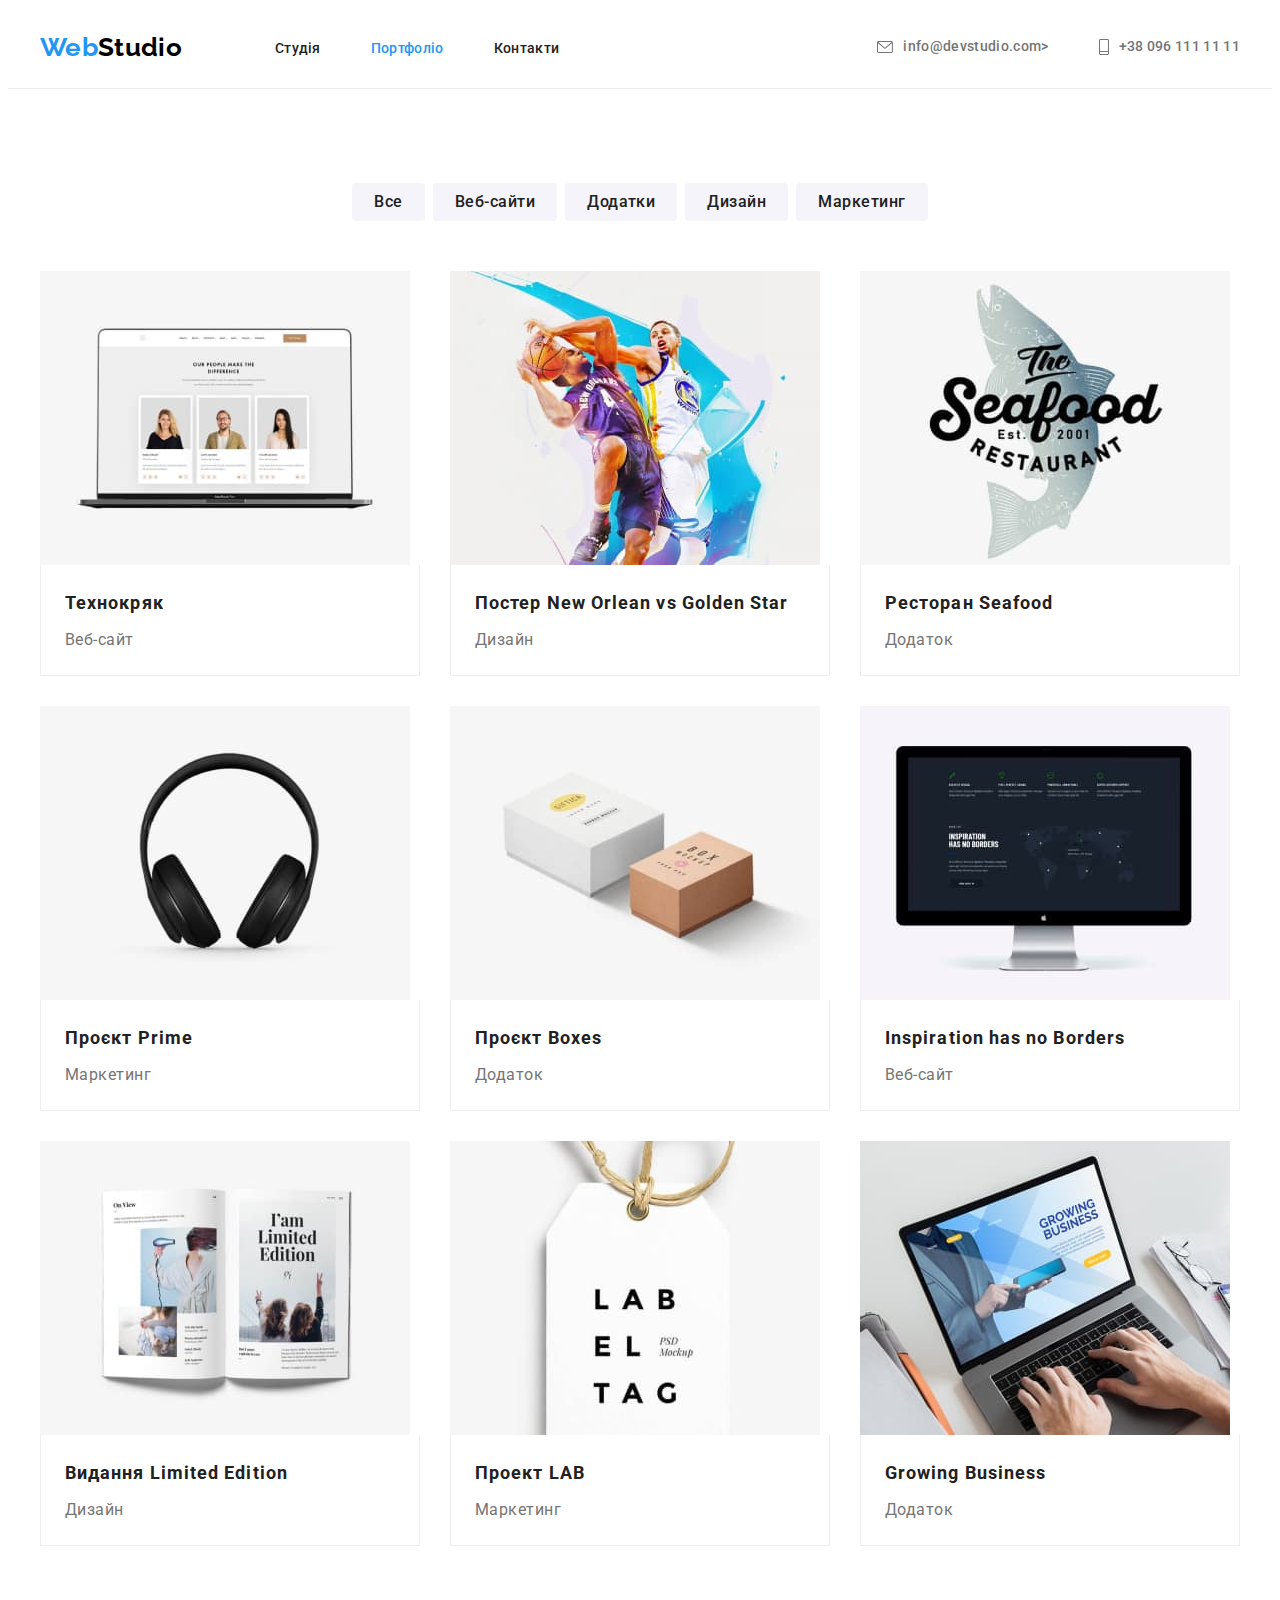
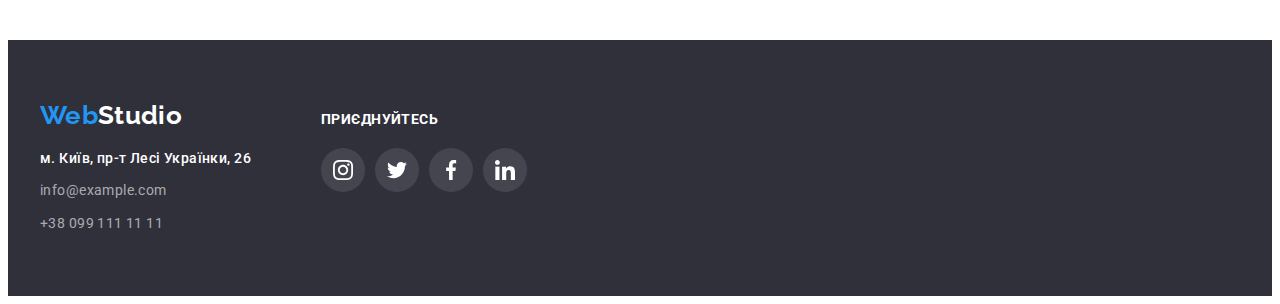
==== portfolio.html @ c6772ca4 "update" ====
<!DOCTYPE html>
<html lang="en">

<head>
    <meta charset="UTF-8">
    <meta http-equiv="X-UA-Compatible" content="IE=edge">
    <meta name="viewport" content="width=device-width, initial-scale=1.0">
    <title>Document</title>
    <link rel="stylesheet" href="https://cdnjs.cloudflare.com/ajax/libs/modern-normalize/1.1.0/modern-normalize.min.css"
        integrity="sha512-wpPYUAdjBVSE4KJnH1VR1HeZfpl1ub8YT/NKx4PuQ5NmX2tKuGu6U/JRp5y+Y8XG2tV+wKQpNHVUX03MfMFn9Q=="
        crossorigin="anonymous" referrerpolicy="no-referrer" />

    <link rel="stylesheet" href="./css/style.css">
    <link rel="preconnect" href="https://fonts.googleapis.com">
    <link rel="preconnect" href="https://fonts.gstatic.com" crossorigin>
    <link
        href="https://fonts.googleapis.com/css2?family=Raleway:wght@700&family=Roboto:wght@400;500;700;900&display=swap"
        rel="stylesheet">
</head>

<body>
    <header class="header">
        <div class="container header-container">
            <nav class="header-nav">
                <a href="" class="logo">Web<span class="header-logo">Studio</span> </a>
        
                <ul class="site-nav">
                    <li class="header-item"><a href="./index.html" class="link ">Студія</a></li>
                    <li class="header-item"><a href="./portfolio.html" class="link current">Портфоліо</a></li>
                    <li class="header-item"><a href="" class="link">Контакти</a></li>
        
                </ul>
            </nav>
            <ul class="auth-nav">
                <li><a href="mailto:info@devstudio.com" class="auth-link">
                        <svg class="auth-nav-icon" width="16" height="12">
                            <use href="./img/symbol-defs.svg#icon-envelope"></use>
                        </svg>
                        info@devstudio.com>
            
                    </a></li>
                <li><a href="tel:+380961111111" class="auth-link auth-tel">
                        <svg class="auth-nav-icon" width="10" height="16">
                            <use href="./img/symbol-defs.svg#icon-vector"></use>
                        </svg>
                        +38 096 111 11 11</a></li>
            
            </ul>
        </div>
        
       
    </header>

   
    <main>

    <section class="section">
        <div class="container">
            <h1 hidden>Portfolio</h1>
            <ul class="portfolio-button">
                <li class="button-item"><button type="button" class="text-button">Все</button></li>
                <li class="button-item"><button type="button" class="text-button">Веб-сайти</button></li>
                <li class="button-item"><button type="button" class="text-button">Додатки</button></li>
                <li class="button-item"><button type="button" class="text-button">Дизайн</button></li>
                <li class="button-item"><button type="button" class="text-button">Маркетинг</button></li>
            </ul>
            <ul class="portfolio-list">
                <li class="portfolio-item">
                    <a href="" class="portfolio-link">
                        <img src="./img/img-prt-1.jpg" alt="на макбуці зображено портфоліо трьох людей" width="370" height="294">
                        <div class="portfolio-item-container">
                            <h2 class="portfolio-title">Технокряк</h2>
                            <p class="portfolio-text">Веб-сайт</p>

                        </div>
                        
                    </a>
                </li>
                <li class="portfolio-item">
                    <a href="" class="portfolio-link">
                        <img src="./img/img-prt-2.jpg" alt="два баскетболісти з м'ячем" width="370" height="294">
                        <div class="portfolio-item-container">
                            <h2 class="portfolio-title">Постер New Orlean vs Golden Star</h2>
                            <p class="portfolio-text">Дизайн</p>

                        </div>
                       
                    </a>
                </li>
                <li class="portfolio-item">
                    <a href="" class="portfolio-link">
                        <img src="./img/img-prt-3.jpg" alt="логотип ресторану" width="370" height="294">
                        <div class="portfolio-item-container">
                            <h2 class="portfolio-title">Ресторан Seafood</h2>
                            <p class="portfolio-text">Додаток</p>
                        </div>
                    </a>
                </li>
                <li class="portfolio-item">
                    <a href="" class="portfolio-link">
                        <img src="./img/img-prt-4.jpg" alt="навушники" width="370" height="294">
                        <div class="portfolio-item-container">
                        <h2 class="portfolio-title">Проєкт Prime</h2>
                        <p class="portfolio-text">Маркетинг</p>
                        </div>
                        
                    </a>
                </li>
                <li class="portfolio-item">
                    <a href="" class="portfolio-link">
                        <img src="./img/img-prt-5.jpg" alt="дві коробки" width="370" height="294">
                        <div class="portfolio-item-container">
                        <h2 class="portfolio-title">Проєкт Boxes</h2>
                        <p class="portfolio-text">Додаток</p>
                        </div>
                        
                    </a>
                </li>
                <li class="portfolio-item">
                    <a href="" class="portfolio-link">
                        <img src="./img/img-prt-6.jpg" alt="монітор комп'ютера" width="370" height="294">
                        <div class="portfolio-item-container">
                        <h2 class="portfolio-title">Inspiration has no Borders</h2>
                        <p class="portfolio-text">Веб-сайт</p>
                        </div>
                        
                    </a>
                </li>
                <li class="portfolio-item">
                    <a href="" class="portfolio-link">
                        <img src="./img/img-prt-7.jpg" alt="розворот сторінок журналу" width="370" height="294">
                        <div class="portfolio-item-container">
                        <h2 class="portfolio-title">Видання Limited Edition</h2>
                        <p class="portfolio-text">Дизайн</p>
                        </div>
                        
                    </a>
                </li>
                <li class="portfolio-item">
                    <a href="" class="portfolio-link">
                        <img src="./img/img-prt-8.jpg" alt="етикетка з назвою проекту" width="370" height="294">
                        <div class="portfolio-item-container">
                        <h2 class="portfolio-title">Проект LAB</h2>
                        <p class="portfolio-text">Маркетинг</p>
                        </div>
                        
                    </a>
                </li>
                <li class="portfolio-item">
                    <a href="" class="portfolio-link">
                        <img src="./img/img-prt-9.jpg" alt="друкують на ноутбуці" width="370" height="294">
                        <div class="portfolio-item-container">
                        <h2 class="portfolio-title">Growing Business</h2>
                        <p class="portfolio-text">Додаток</p>
                        </div>
                       
                    </a>
                </li>
            </ul>

        </div>
       

    </section>
  
    </main>
    <footer class="footer">
        <div class="container footer-container">
            <div class="footer-address">
                <a href="" class="logo logo-footer">Web<span class="footer-logo">Studio</span> </a>
                <address class="footer-adrs">
                    <ul>
                        <li class="footer-item"><a href="https://goo.gl/maps/gUoSjLZ9ERS9RMpM6" target="blank"
                                rel="noopener noreferrer nofollow" class="address link">м. Київ, пр-т Лесі Українки, 26</a></li>
                        <li class="footer-item"><a href="mailto:info@example.com" class="link-footer">info@example.com</a></li>
                        <li class="footer-item"><a href="tel:+380991111111" class="link-footer">+38 099 111 11 11</a></li>
        
                    </ul>
                </address>
        
            </div>
        
            <div class="footer-social">
        
                <p class="footer-title">
                    ПРИЄДНУЙТЕСЬ
        
                </p>
        
                <ul class="footer-soc list">
                    <li class="footer-soc-item">
                        <a href="" class="footer-soc-link">
                            <svg class="footer-soc-icon" width="20" height="20">
                                <use href="./img/symbol-defs.svg#icon-instagram"></use>
                            </svg>
        
                        </a>
                    </li>
                    <li class="footer-soc-item">
                        <a href="" class="footer-soc-link">
                            <svg class="footer-soc-icon" width="20" height="20">
                                <use href="./img/symbol-defs.svg#icon-twitter"></use>
                            </svg>
        
                        </a>
                    </li>
                    <li class="footer-soc-item">
                        <a href="" class="footer-soc-link">
                            <svg class="footer-soc-icon" width="20" height="20">
                                <use href="./img/symbol-defs.svg#icon-facebook"></use>
                            </svg>
        
                        </a>
                    </li>
                    <li class="footer-soc-item">
                        <a href="" class="footer-soc-link">
                            <svg class="footer-soc-icon" width="20" height="20">
                                <use href="./img/symbol-defs.svg#icon-linkedin"></use>
                            </svg>
        
                        </a>
                    </li>
        
                </ul>
            </div>
        
        </div>
       
    
    
    
    
    </footer>
    
    
    
    
    </body>
    
    </html>
---- css/style.css ----
:root{
        --primary-text-color: #757575;
        --title-color: #212121;
        --accent-color: #2196F3;
        --bg-white-color: #F5F5F5;
        --primary-white-color: #FFFFFF;
        --hero-footer-bg-color: #2F303A;
        --team-bg-color: #F5F4FA;
        --button-bg-color: #188CE8;
        --footer-mail-tel-color: rgba(255, 255, 255, 0.6);
        --bg-bt-portfolio: #F5F4FA;
        --border-bottom-color: #ECECEC;
        --team-icon: #AFB1B8;


}
p, h1, h2, h3, h4, h5, h6{
        margin: 0;
}
ul, ol{
        margin: 0;
        padding-left: 0;
}


li {
        list-style: none;
}

body {
        background-color: var(--primary-white-color);
        font-family: Roboto, sans-serif;
        letter-spacing: 0.02em;

        
}

a{
        text-decoration: none;
}

img{
        display: block;
        max-width: 100%;
        height: auto;
}
/* стилі для index.html */

.section{
        padding-top: 94px;
        padding-bottom: 94px;
}


.container{
width: 1200px;
margin-left: auto;
margin-right: auto;
padding-left: 15px;
padding-right: 15px;
}

/* ------------HEADER----------- */

.header{
        padding-top: 24px;
        padding-bottom: 25px;
        border-bottom: 1px solid var(--border-bottom-color);
        
 
}
.header-container{
        display: flex;
        align-items: center;
       
}
.header-nav{
        display: flex;
        align-items: center;
}
.site-nav{
        display: flex;
}
.auth-nav{
        display: flex;
        margin-left: auto;
        align-items: center;
        
}
.auth-tel{
        margin-left: 50px;
}
.header-item:not(:last-child) {
        margin-right: 50px;
}
.logo{
        margin-right: 93px;
}



/* logo */


.logo {
        font-weight: 700;
        font-size: 26px;
        line-height: 1.19;
       
        
      
        color: var(--accent-color);
        font-family: Raleway, cursive;
}

.header-logo {
        color: #000000;
        font-family: Raleway, cursive;
        
}


/* site nav */


.link 
{
        font-weight: 500;
        font-size: 14px;
        line-height: 1.14;
        color: var(--title-color);
        display: inline-block;
        background-color: transparent;
        
      
}
.current {
        color: var(--accent-color);
}


/* auth nav */
.auth-link{
        font-weight: 500;
        font-size: 14px;
        line-height: 1.14;
        color: var(--primary-text-color);
        display: flex;
        align-items: center;
        justify-content: center;
        
        
} 



.auth-link:hover, .auth-link:focus{
        color: var(--accent-color);
}

.auth-nav-icon{
        display: flex;
        align-items: center;
        margin-right: 10px;
        fill: currentColor;
}
.link:hover, .link:focus{
        color: var(--accent-color);
}




/* hero */
.hero{
        background-color: var(--hero-footer-bg-color);
        text-align: center;

        padding-top: 200px;
        padding-bottom: 200px;
        margin-right: auto;
        margin-left: auto;
        
        height: 600px;
        

}
.hero{
        max-width: 1600px;
        background-image: linear-gradient(
                rgba(47, 48, 58, 0.4),
                rgba(47, 48, 58, 0.4)
                ),
        url(../img/hero-bg.jpg);
        background-repeat: no-repeat;
        background-position: center;
        background-size: cover;
}



.hero-title{
        max-width: 696px;
        font-weight: 900;
        font-size: 44px;
        line-height: 1.36;
       
        letter-spacing: 0.06em;
        margin-bottom: 30px;
        margin-right: auto;
        margin-left: auto;

        
       
        color: var(--primary-white-color);
}

.hero-btn{
       
        color: var(--primary-white-color);
        background-color: var(--accent-color);
        cursor: pointer;
        font-family: 'Roboto';
        font-weight: 700;
        font-size: 16px;
        line-height: 1.87;
        letter-spacing: 0.06em;
        border: 1px solid transparent;
        border-radius: 4px;
        box-shadow: 0px 4px 4px rgba(0, 0, 0, 0.15);
        
        padding: 10px 32px;
        display: inline-block;
        min-width: 200px;
        border: none;

}
        

.hero-btn:hover, .hero-btn:focus{
        background-color: var(--button-bg-color);
}




/* advantages */


.advantages-list{
        display: flex;
}

.advantages-item:not(:last-child){
        margin-right: 30px;

}



.advantages .activity{
        background-color: var(--bg-white-color);

}
.advantages-title{
        font-weight: 700;
        font-size: 14px;
        line-height: 1.14;
      
        color: var(--title-color);
        margin-bottom: 10px;
}
.advantages-text{
       
        font-size: 14px;
        line-height: 1.71;
        color: var(--primary-text-color);
        max-width: 270px;
        
}
.advantages-item::before{
        content: "";
        display: block;
        height: 120px;
        background-size: contain;
        margin-bottom: 30px;
       
        background: var(--team-bg-color);
        border-radius: 4px;
        
}
.icon-antenna::before{
        background-image: url(../img/antenna.svg);
        background-repeat: no-repeat;
        background-position: center;
}
.icon-clock::before{
        background-image: url(../img/clock.svg);
        background-repeat: no-repeat;
        background-position: center;
}
.icon-diagram::before{
        background-image: url(../img/diagram.svg);
        background-repeat: no-repeat;
        background-position: center;
}
.icon-astronaut::before{
        background-image: url(../img/astronaut.svg);
        background-repeat: no-repeat;
        background-position: center;

}
/* title */


.activity-list{
        display: flex;
        column-gap: 30px;
        
}
.activity-item{
        width: calc((100% - 60px) / 3);
}
.activity{
        padding-top: 0;
}
.title{
        font-weight: 700;
        font-size: 36px;
        line-height: 1.16;
        color: var(--title-color);
        max-width: 366px;
        margin-right: auto;
        margin-left: auto;
        margin-bottom: 50px;
}

/* team */
.team{
        background-color: var(--team-bg-color);
        
}
.team-title{
        font-weight: 500;
        font-size: 16px;
        line-height: 1.18;
        text-align: center;
        letter-spacing: 0.03em;
        color: var(--title-color);
        min-width: 264px;
        margin-right: 0;
        
        
   
        
        
}
        
.team-list{
        display: flex;
        column-gap: 30px;
}
.team-item{
        background-color: #FFFFFF;
        box-shadow: 0px 1px 3px rgba(0, 0, 0, 0.12), 0px 1px 1px rgba(0, 0, 0, 0.14), 0px 2px 1px rgba(0, 0, 0, 0.2);
        border-radius: 0px 0px 4px 4px;
        width: calc((100% - 90px) / 4);

       
}

.team-text{
        
        font-size: 16px;
        line-height: 1.18;
        text-align: center;
        letter-spacing: 0.03em;
        color: var(--primary-text-color);
        margin-top: 10px;
        margin-bottom: 16px;
       
       
}
.team-title-text{
        padding-top: 30px;
        padding-bottom: 30px;
        
}
.team-soc{
        display: flex;
        justify-content: center;
        gap: 10px;
        
}


.team-soc-link{
        width: 44px;
        height: 44px;
        border-radius: 50%;
        background-color: var(--primary-white-color);

        display: flex;
        align-items: center;
        justify-content: center;
        


}
.team-soc-link:hover, .team-soc-link:focus{
        background-color: var(--accent-color);

}
.team-soc-link:hover .team-soc-icon, .team-soc-link:focus .team-soc-icon  {
        fill: var(--primary-white-color);
}
.team-soc-icon{
        fill: var(--team-icon) ;
}

/* customers */

.customers-title{
        font-weight: 700;
        font-size: 36px;
        line-height: 1.16;
        text-align: center;
        letter-spacing: 0.03em;
        color: var(--title-color);
        margin-bottom: 50px;
}




.customers-link{
        width: 170px;
        height: 92px;
        display: flex;
        justify-content: center;
        align-items: center;
        

        border: 1px solid #AFB1B8;
        border-radius: 4px;
        color: #AFB1B8;
        
}
.customers-icon {
        fill: currentColor

}
.customers-link:hover, .customers-link:focus{
        color: var(--accent-color);
        border: 1px solid var(--accent-color);
        

}

.customers-list{
        display: flex;
        justify-content: center;
        gap: 30px;
}



/* footer */
.footer{
        font-family: Roboto;

        background-color: var(--hero-footer-bg-color);
        padding-top: 60px;
        padding-bottom: 60px;
        
        
}


.footer-logo{
        color: var(--primary-white-color);
       

}
.logo-footer{
        margin-right: 0;
        
}

.footer-adrs{
        font-size: 14px;
        line-height: 1.71;
        letter-spacing: 0.03em;
        font-style: normal;
}

.footer-item:not(:last-child) {
        margin-bottom: 9px;

}

.address{

        color: var(--primary-white-color);
        margin-top: 20px;
        
        
}
.address:hover, .address:focus{
        color: var(--accent-color);
}
.link-footer{
       
        color: var(--footer-mail-tel-color);
        margin-top: 9px;
        
        
        

}

.link-footer:hover, .link-footer:focus{
        color: var(--accent-color);

}
.footer-container{
        display: flex;
        align-items: baseline;
}
.footer-address{
        margin-right: 70px;
}

.footer-soc-link{
        display: flex;
        justify-content: center;
        align-items: center;
        width: 44px;
        height: 44px;
        border-radius: 50%;
        background-color: rgba(255, 255, 255, 0.1);

       
        
        
        
}
.footer-soc-icon{
        fill: var(--primary-white-color)
}
.footer-soc-link:hover,
.footer-soc-link:focus {
        background-color: var(--accent-color);

}
.footer-soc{
        display: flex;
        justify-content: center;
        gap: 10px;
}
.footer-title{
        
        
        font-family: 'Roboto';
        font-style: normal;
        font-weight: 700;
        font-size: 14px;
        line-height: 1.14;
        letter-spacing: 0.03em;
        text-transform: uppercase;
        color: var(--primary-white-color);
        margin-bottom: 20px;
        
}
/* стилі для portfolio.html */

/* portfolio button*/


.text-button{

        font-family: 'Roboto';
        font-style: normal;
        font-weight: 500;
        font-size: 16px;
        line-height: 1.62;
        letter-spacing: 0.03em;
        color: var(--title-color);

        background: var(--bg-bt-portfolio);
        border-radius: 4px;
        border-width: 0;
        cursor: pointer;
        padding: 6px 22px;




      
}
.portfolio-button{
        display: flex;
        align-items: center;
        justify-content: center;
        margin-bottom: 50px;
        border: transparent;
        
}
.button-item:not(:last-child) {
        margin-right: 8px;
}





.text-button:hover, .text-button:focus{
        color: var(--primary-white-color);
        background-color: var(--accent-color);
        box-shadow: 0px 3px 1px rgba(0, 0, 0, 0.1), 0px 1px 2px rgba(0, 0, 0, 0.08), 0px 2px 2px rgba(0, 0, 0, 0.12);
        border-radius: 4px;
}

/* portfolio  */

.portfolio-item{
background: var(--primary-white-color);
       



}
.portfolio-list{
        display: flex;
        flex-wrap: wrap;
        gap: 30px;
        padding: 0;

}
.portfolio-item{
        width: calc((100% - 60px) / 3);
      
}
.portfolio-link{
        display: block;
}
.portfolio-link:hover, .portfolio-link:focus{
        
        box-shadow: 0px 1px 1px rgba(0, 0, 0, 0.12), 0px 4px 4px rgba(0, 0, 0, 0.06), 1px 4px 6px rgba(0, 0, 0, 0.16);
        }


        



.portfolio-title{
        font-weight: 700;
        font-size: 18px;
        line-height: 2;
        letter-spacing: 0.06em;
        color: var(--title-color);
        margin-bottom: 4px;
       
        


}

        
       

.portfolio-text{
        font-size: 16px;
        line-height: 1.87;
        letter-spacing: 0.03em;
        color: var(--primary-text-color);
       
      
        
        
}



.portfolio-item-container{
        border-right: 1px solid #EEEEEE;
        border-left: 1px solid #EEEEEE;
        border-bottom: 1px solid #EEEEEE;
        padding: 20px 24px;
        
}
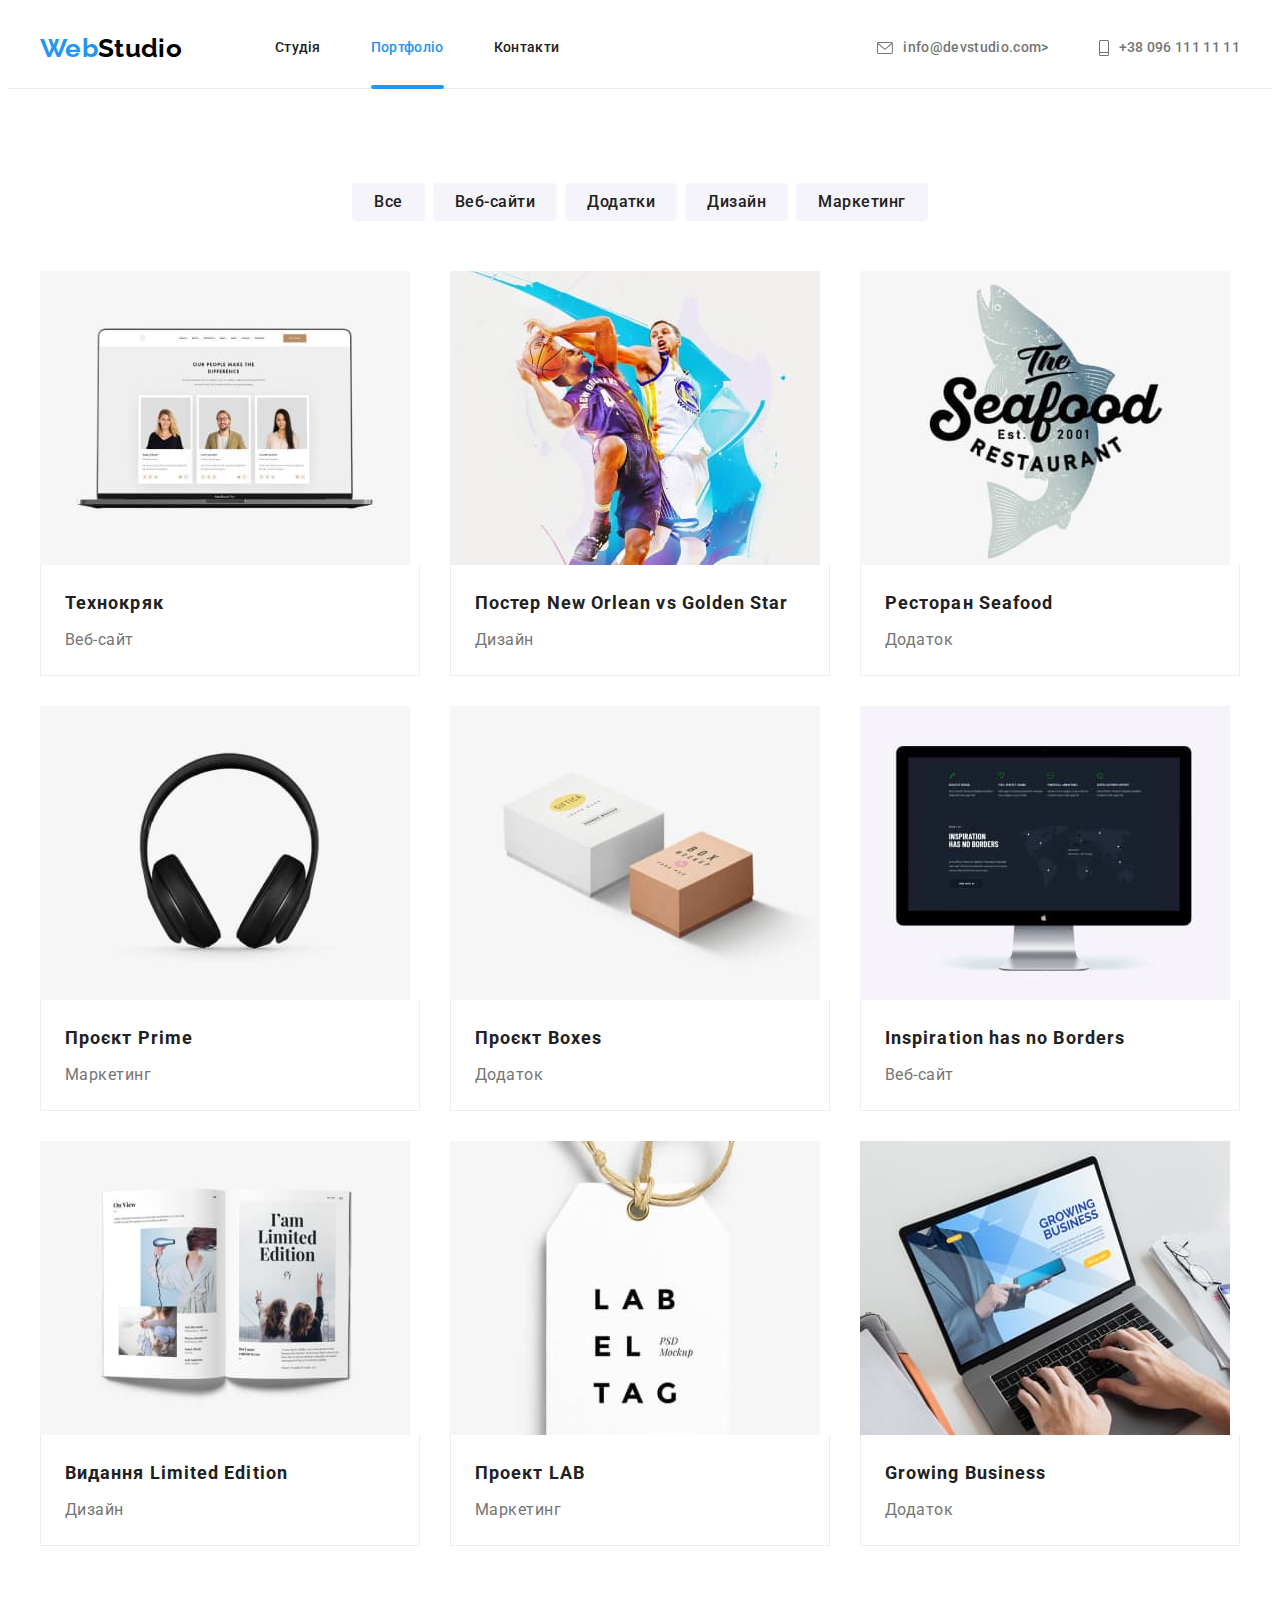
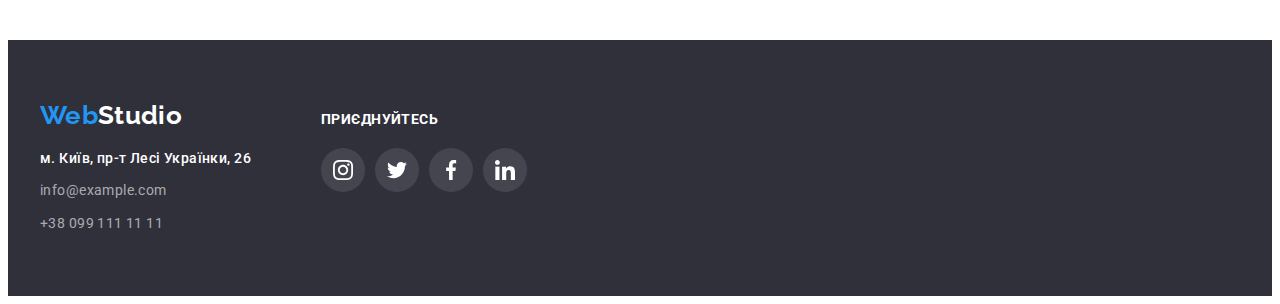
==== commit eea2c828: "updated" ====
--- a/portfolio.html
+++ b/portfolio.html
@@ -23,146 +23,233 @@
         <div class="container header-container">
             <nav class="header-nav">
                 <a href="" class="logo">Web<span class="header-logo">Studio</span> </a>
-        
+
                 <ul class="site-nav">
-                    <li class="header-item"><a href="./index.html" class="link ">Студія</a></li>
-                    <li class="header-item"><a href="./portfolio.html" class="link current">Портфоліо</a></li>
-                    <li class="header-item"><a href="" class="link">Контакти</a></li>
-        
+                    <li class="header-item"><a href="./index.html" class="link site-nav-link">Студія</a></li>
+                    <li class="header-item"><a href="./portfolio.html" class="link current site-nav-link">Портфоліо</a></li>
+                    <li class="header-item"><a href="" class="link site-nav-link">Контакти</a></li>
+
                 </ul>
             </nav>
             <ul class="auth-nav">
                 <li><a href="mailto:info@devstudio.com" class="auth-link">
                         <svg class="auth-nav-icon" width="16" height="12">
-                            <use href="./img/symbol-defs.svg#icon-envelope"></use>
+                            <use href="./img/icons.svg#icon-envelope"></use>
                         </svg>
                         info@devstudio.com>
-            
+
                     </a></li>
                 <li><a href="tel:+380961111111" class="auth-link auth-tel">
                         <svg class="auth-nav-icon" width="10" height="16">
-                            <use href="./img/symbol-defs.svg#icon-vector"></use>
+                            <use href="./img/icons.svg#icon-vector"></use>
                         </svg>
                         +38 096 111 11 11</a></li>
-            
+
             </ul>
         </div>
-        
-       
+
+
     </header>
 
-   
+
     <main>
 
-    <section class="section">
-        <div class="container">
-            <h1 hidden>Portfolio</h1>
-            <ul class="portfolio-button">
-                <li class="button-item"><button type="button" class="text-button">Все</button></li>
-                <li class="button-item"><button type="button" class="text-button">Веб-сайти</button></li>
-                <li class="button-item"><button type="button" class="text-button">Додатки</button></li>
-                <li class="button-item"><button type="button" class="text-button">Дизайн</button></li>
-                <li class="button-item"><button type="button" class="text-button">Маркетинг</button></li>
-            </ul>
-            <ul class="portfolio-list">
-                <li class="portfolio-item">
-                    <a href="" class="portfolio-link">
-                        <img src="./img/img-prt-1.jpg" alt="на макбуці зображено портфоліо трьох людей" width="370" height="294">
-                        <div class="portfolio-item-container">
-                            <h2 class="portfolio-title">Технокряк</h2>
-                            <p class="portfolio-text">Веб-сайт</p>
-
-                        </div>
-                        
-                    </a>
-                </li>
-                <li class="portfolio-item">
-                    <a href="" class="portfolio-link">
-                        <img src="./img/img-prt-2.jpg" alt="два баскетболісти з м'ячем" width="370" height="294">
-                        <div class="portfolio-item-container">
-                            <h2 class="portfolio-title">Постер New Orlean vs Golden Star</h2>
-                            <p class="portfolio-text">Дизайн</p>
-
-                        </div>
-                       
-                    </a>
-                </li>
-                <li class="portfolio-item">
-                    <a href="" class="portfolio-link">
-                        <img src="./img/img-prt-3.jpg" alt="логотип ресторану" width="370" height="294">
-                        <div class="portfolio-item-container">
-                            <h2 class="portfolio-title">Ресторан Seafood</h2>
-                            <p class="portfolio-text">Додаток</p>
-                        </div>
-                    </a>
-                </li>
-                <li class="portfolio-item">
-                    <a href="" class="portfolio-link">
-                        <img src="./img/img-prt-4.jpg" alt="навушники" width="370" height="294">
-                        <div class="portfolio-item-container">
-                        <h2 class="portfolio-title">Проєкт Prime</h2>
-                        <p class="portfolio-text">Маркетинг</p>
-                        </div>
-                        
-                    </a>
-                </li>
-                <li class="portfolio-item">
-                    <a href="" class="portfolio-link">
-                        <img src="./img/img-prt-5.jpg" alt="дві коробки" width="370" height="294">
-                        <div class="portfolio-item-container">
-                        <h2 class="portfolio-title">Проєкт Boxes</h2>
-                        <p class="portfolio-text">Додаток</p>
-                        </div>
-                        
-                    </a>
-                </li>
-                <li class="portfolio-item">
-                    <a href="" class="portfolio-link">
-                        <img src="./img/img-prt-6.jpg" alt="монітор комп'ютера" width="370" height="294">
-                        <div class="portfolio-item-container">
-                        <h2 class="portfolio-title">Inspiration has no Borders</h2>
-                        <p class="portfolio-text">Веб-сайт</p>
-                        </div>
-                        
-                    </a>
-                </li>
-                <li class="portfolio-item">
-                    <a href="" class="portfolio-link">
-                        <img src="./img/img-prt-7.jpg" alt="розворот сторінок журналу" width="370" height="294">
-                        <div class="portfolio-item-container">
-                        <h2 class="portfolio-title">Видання Limited Edition</h2>
-                        <p class="portfolio-text">Дизайн</p>
-                        </div>
-                        
-                    </a>
-                </li>
-                <li class="portfolio-item">
-                    <a href="" class="portfolio-link">
-                        <img src="./img/img-prt-8.jpg" alt="етикетка з назвою проекту" width="370" height="294">
-                        <div class="portfolio-item-container">
-                        <h2 class="portfolio-title">Проект LAB</h2>
-                        <p class="portfolio-text">Маркетинг</p>
-                        </div>
-                        
-                    </a>
-                </li>
-                <li class="portfolio-item">
-                    <a href="" class="portfolio-link">
-                        <img src="./img/img-prt-9.jpg" alt="друкують на ноутбуці" width="370" height="294">
-                        <div class="portfolio-item-container">
-                        <h2 class="portfolio-title">Growing Business</h2>
-                        <p class="portfolio-text">Додаток</p>
-                        </div>
-                       
-                    </a>
-                </li>
-            </ul>
-
-        </div>
-       
-
-    </section>
-  
+        <section class="section">
+            <div class="container">
+                <h1 hidden>Portfolio</h1>
+                <ul class="portfolio-button">
+                    <li class="button-item"><button type="button" class="text-button">Все</button></li>
+                    <li class="button-item"><button type="button" class="text-button">Веб-сайти</button></li>
+                    <li class="button-item"><button type="button" class="text-button">Додатки</button></li>
+                    <li class="button-item"><button type="button" class="text-button">Дизайн</button></li>
+                    <li class="button-item"><button type="button" class="text-button">Маркетинг</button></li>
+                </ul>
+                <ul class="portfolio-list">
+                    <li class="portfolio-item">
+                        <a href="" class="portfolio-link">
+                            <div class="portfolio-top-wrap">
+                                <img src="./img/img-prt-1.jpg" alt="на макбуці зображено портфоліо трьох людей"
+                                    width="370" height="294">
+                                <p class="portfolio-top-text">
+
+                                    Ресурс пропонує комплексні пропозиції з різним рівнем функціоналу та сервісів. Все
+                                    це дозволить відвідувачу отримати
+                                    вичерпні відомості про компанію чи приватну особу.
+                                </p>
+
+                            </div>
+
+
+
+                            <div class="portfolio-item-container">
+                                <h2 class="portfolio-title">Технокряк</h2>
+                                <p class="portfolio-text">Веб-сайт</p>
+
+                            </div>
+
+                        </a>
+                    </li>
+                    <li class="portfolio-item">
+                        <a href="" class="portfolio-link">
+                            <div class="portfolio-top-wrap">
+
+                                <img src="./img/img-prt-2.jpg" alt="два баскетболісти з м'ячем" width="370"
+                                    height="294">
+                                <p class="portfolio-top-text">
+
+                                    Ресурс пропонує комплексні пропозиції з різним рівнем функціоналу та сервісів. Все
+                                    це дозволить відвідувачу отримати
+                                    вичерпні відомості про компанію чи приватну особу.
+                                </p>
+
+                            </div>
+                            <div class="portfolio-item-container">
+                                <h2 class="portfolio-title">Постер New Orlean vs Golden Star</h2>
+                                <p class="portfolio-text">Дизайн</p>
+
+                            </div>
+
+                        </a>
+                    </li>
+                    <li class="portfolio-item">
+                        <a href="" class="portfolio-link">
+                            <div class="portfolio-top-wrap">
+                                <img src="./img/img-prt-3.jpg" alt="логотип ресторану" width="370" height="294">
+                                <p class="portfolio-top-text">
+
+                                    Ресурс пропонує комплексні пропозиції з різним рівнем функціоналу та сервісів. Все
+                                    це дозволить відвідувачу отримати
+                                    вичерпні відомості про компанію чи приватну особу.
+                                </p>
+
+                            </div>
+                            <div class="portfolio-item-container">
+                                <h2 class="portfolio-title">Ресторан Seafood</h2>
+                                <p class="portfolio-text">Додаток</p>
+                            </div>
+                        </a>
+                    </li>
+                    <li class="portfolio-item">
+                        <a href="" class="portfolio-link">
+                            <div class="portfolio-top-wrap">
+                                <img src="./img/img-prt-4.jpg" alt="навушники" width="370" height="294">
+                                <p class="portfolio-top-text">
+
+                                    Ресурс пропонує комплексні пропозиції з різним рівнем функціоналу та сервісів. Все
+                                    це дозволить відвідувачу отримати
+                                    вичерпні відомості про компанію чи приватну особу.
+                                </p>
+
+                            </div>
+                            <div class="portfolio-item-container">
+                                <h2 class="portfolio-title">Проєкт Prime</h2>
+                                <p class="portfolio-text">Маркетинг</p>
+                            </div>
+
+                        </a>
+                    </li>
+                    <li class="portfolio-item">
+                        <a href="" class="portfolio-link">
+                            <div class="portfolio-top-wrap">
+                                <img src="./img/img-prt-5.jpg" alt="дві коробки" width="370" height="294">
+                                <p class="portfolio-top-text">
+
+                                    Ресурс пропонує комплексні пропозиції з різним рівнем функціоналу та сервісів. Все
+                                    це дозволить відвідувачу отримати
+                                    вичерпні відомості про компанію чи приватну особу.
+                                </p>
+
+                            </div>
+                            <div class="portfolio-item-container">
+                                <h2 class="portfolio-title">Проєкт Boxes</h2>
+                                <p class="portfolio-text">Додаток</p>
+                            </div>
+
+                        </a>
+                    </li>
+                    <li class="portfolio-item">
+                        <a href="" class="portfolio-link">
+                            <div class="portfolio-top-wrap">
+                                <img src="./img/img-prt-6.jpg" alt="монітор комп'ютера" width="370" height="294">
+                                <p class="portfolio-top-text">
+
+                                    Ресурс пропонує комплексні пропозиції з різним рівнем функціоналу та сервісів. Все
+                                    це дозволить відвідувачу отримати
+                                    вичерпні відомості про компанію чи приватну особу.
+                                </p>
+
+                            </div>
+                            <div class="portfolio-item-container">
+                                <h2 class="portfolio-title">Inspiration has no Borders</h2>
+                                <p class="portfolio-text">Веб-сайт</p>
+                            </div>
+
+                        </a>
+                    </li>
+                    <li class="portfolio-item">
+                        <a href="" class="portfolio-link">
+                            <div class="portfolio-top-wrap">
+                                <img src="./img/img-prt-7.jpg" alt="розворот сторінок журналу" width="370" height="294">
+                                <p class="portfolio-top-text">
+
+                                    Ресурс пропонує комплексні пропозиції з різним рівнем функціоналу та сервісів. Все
+                                    це дозволить відвідувачу отримати
+                                    вичерпні відомості про компанію чи приватну особу.
+                                </p>
+
+                            </div>
+                            <div class="portfolio-item-container">
+                                <h2 class="portfolio-title">Видання Limited Edition</h2>
+                                <p class="portfolio-text">Дизайн</p>
+                            </div>
+
+                        </a>
+                    </li>
+                    <li class="portfolio-item">
+                        <a href="" class="portfolio-link">
+                            <div class="portfolio-top-wrap">
+                                <img src="./img/img-prt-8.jpg" alt="етикетка з назвою проекту" width="370" height="294">
+                                <p class="portfolio-top-text">
+
+                                    Ресурс пропонує комплексні пропозиції з різним рівнем функціоналу та сервісів. Все
+                                    це дозволить відвідувачу отримати
+                                    вичерпні відомості про компанію чи приватну особу.
+                                </p>
+
+                            </div>
+                            <div class="portfolio-item-container">
+                                <h2 class="portfolio-title">Проект LAB</h2>
+                                <p class="portfolio-text">Маркетинг</p>
+                            </div>
+
+                        </a>
+                    </li>
+                    <li class="portfolio-item">
+                        <a href="" class="portfolio-link">
+                            <div class="portfolio-top-wrap">
+                                <img src="./img/img-prt-9.jpg" alt="друкують на ноутбуці" width="370" height="294">
+                                <p class="portfolio-top-text">
+
+                                    Ресурс пропонує комплексні пропозиції з різним рівнем функціоналу та сервісів. Все
+                                    це дозволить відвідувачу отримати
+                                    вичерпні відомості про компанію чи приватну особу.
+                                </p>
+
+                            </div>
+                            <div class="portfolio-item-container">
+                                <h2 class="portfolio-title">Growing Business</h2>
+                                <p class="portfolio-text">Додаток</p>
+                            </div>
+
+                        </a>
+                    </li>
+                </ul>
+
+            </div>
+
+
+        </section>
+
     </main>
     <footer class="footer">
         <div class="container footer-container">
@@ -171,80 +258,73 @@
                 <address class="footer-adrs">
                     <ul>
                         <li class="footer-item"><a href="https://goo.gl/maps/gUoSjLZ9ERS9RMpM6" target="blank"
-                                rel="noopener noreferrer nofollow" class="address link">м. Київ, пр-т Лесі Українки, 26</a></li>
-                        <li class="footer-item"><a href="mailto:info@example.com" class="link-footer">info@example.com</a></li>
-                        <li class="footer-item"><a href="tel:+380991111111" class="link-footer">+38 099 111 11 11</a></li>
-        
+                                rel="noopener noreferrer nofollow" class="address link">м. Київ, пр-т Лесі Українки,
+                                26</a></li>
+                        <li class="footer-item"><a href="mailto:info@example.com"
+                                class="link-footer">info@example.com</a></li>
+                        <li class="footer-item"><a href="tel:+380991111111" class="link-footer">+38 099 111 11 11</a>
+                        </li>
+
                     </ul>
                 </address>
-        
+
             </div>
-        
+
             <div class="footer-social">
-        
+
                 <p class="footer-title">
                     ПРИЄДНУЙТЕСЬ
-        
+
                 </p>
-        
+
                 <ul class="footer-soc list">
                     <li class="footer-soc-item">
                         <a href="" class="footer-soc-link">
                             <svg class="footer-soc-icon" width="20" height="20">
-                                <use href="./img/symbol-defs.svg#icon-instagram"></use>
+                                <use href="./img/icons.svg#icon-instagram"></use>
                             </svg>
-        
+
                         </a>
                     </li>
                     <li class="footer-soc-item">
                         <a href="" class="footer-soc-link">
                             <svg class="footer-soc-icon" width="20" height="20">
-                                <use href="./img/symbol-defs.svg#icon-twitter"></use>
+                                <use href="./img/icons.svg#icon-twitter"></use>
                             </svg>
-        
+
                         </a>
                     </li>
                     <li class="footer-soc-item">
                         <a href="" class="footer-soc-link">
                             <svg class="footer-soc-icon" width="20" height="20">
-                                <use href="./img/symbol-defs.svg#icon-facebook"></use>
+                                <use href="./img/icons.svg#icon-facebook"></use>
                             </svg>
-        
+
                         </a>
                     </li>
                     <li class="footer-soc-item">
                         <a href="" class="footer-soc-link">
                             <svg class="footer-soc-icon" width="20" height="20">
-                                <use href="./img/symbol-defs.svg#icon-linkedin"></use>
+                                <use href="./img/icons.svg#icon-linkedin"></use>
                             </svg>
-        
-                        </a>
-                    </li>
-        
+
+                        </a>
+                    </li>
+
                 </ul>
             </div>
-        
+
         </div>
-       
-    
-    
-    
-    
+
+
+
+
+
     </footer>
-    
-    
-    
-    
-    </body>
-    
-    </html>
-
-
-
-
-
-
-
-
-
-   +
+
+
+
+</body>
+
+</html>--- a/css/style.css
+++ b/css/style.css
@@ -1,4 +1,4 @@
-:root{
+:root {
         --primary-text-color: #757575;
         --title-color: #212121;
         --accent-color: #2196F3;
@@ -14,10 +14,19 @@
 
 
 }
-p, h1, h2, h3, h4, h5, h6{
+
+p,
+h1,
+h2,
+h3,
+h4,
+h5,
+h6 {
         margin: 0;
 }
-ul, ol{
+
+ul,
+ol {
         margin: 0;
         padding-left: 0;
 }
@@ -32,68 +41,80 @@
         font-family: Roboto, sans-serif;
         letter-spacing: 0.02em;
 
-        
-}
-
-a{
+
+}
+
+a {
         text-decoration: none;
 }
 
-img{
+img {
         display: block;
         max-width: 100%;
         height: auto;
 }
+
 /* стилі для index.html */
 
-.section{
+.section {
         padding-top: 94px;
         padding-bottom: 94px;
 }
 
 
-.container{
-width: 1200px;
-margin-left: auto;
-margin-right: auto;
-padding-left: 15px;
-padding-right: 15px;
+.container {
+        width: 1200px;
+        margin-left: auto;
+        margin-right: auto;
+        padding-left: 15px;
+        padding-right: 15px;
 }
 
 /* ------------HEADER----------- */
 
-.header{
-        padding-top: 24px;
-        padding-bottom: 25px;
+.header {
+       
         border-bottom: 1px solid var(--border-bottom-color);
-        
- 
-}
-.header-container{
-        display: flex;
-        align-items: center;
-       
-}
-.header-nav{
-        display: flex;
-        align-items: center;
-}
-.site-nav{
-        display: flex;
-}
-.auth-nav{
+
+
+}
+
+.header-container {
+        display: flex;
+        align-items: center;
+
+}
+
+.header-nav {
+        display: flex;
+        align-items: center;
+}
+
+.site-nav {
+        display: flex;
+}
+.site-nav-link{
+        display: flex;
+        padding-top: 32px;
+        padding-bottom: 32px;
+}
+
+.auth-nav {
         display: flex;
         margin-left: auto;
         align-items: center;
-        
-}
-.auth-tel{
+
+}
+
+.auth-tel {
         margin-left: 50px;
 }
+
 .header-item:not(:last-child) {
         margin-right: 50px;
 }
-.logo{
+
+.logo {
         margin-right: 93px;
 }
 
@@ -106,9 +127,9 @@
         font-weight: 700;
         font-size: 26px;
         line-height: 1.19;
-       
-        
-      
+
+
+
         color: var(--accent-color);
         font-family: Raleway, cursive;
 }
@@ -116,31 +137,49 @@
 .header-logo {
         color: #000000;
         font-family: Raleway, cursive;
-        
+
 }
 
 
 /* site nav */
 
 
-.link 
-{
+.link {
         font-weight: 500;
         font-size: 14px;
         line-height: 1.14;
         color: var(--title-color);
         display: inline-block;
         background-color: transparent;
-        
-      
-}
+        transition: color 250ms cubic-bezier(0.4, 0, 0.2, 1);
+
+
+}
+.link:hover,
+.link:focus {
+        color: var(--accent-color);
+
+}
+
 .current {
         color: var(--accent-color);
+        position: relative;
+
+}
+.current::after{
+        position: absolute;
+        content: "";
+        width: 100%;
+        height: 4px;
+        border-radius: 2px;
+        left: 0;
+        background-color: var(--accent-color);
+        bottom: -1px;
 }
 
 
 /* auth nav */
-.auth-link{
+.auth-link {
         font-weight: 500;
         font-size: 14px;
         line-height: 1.14;
@@ -148,31 +187,34 @@
         display: flex;
         align-items: center;
         justify-content: center;
-        
-        
-} 
-
-
-
-.auth-link:hover, .auth-link:focus{
+        transition: color 250ms cubic-bezier(0.4, 0, 0.2, 1);
+
+
+}
+
+
+
+.auth-link:hover,
+.auth-link:focus {
         color: var(--accent-color);
-}
-
-.auth-nav-icon{
+        
+
+}
+
+.auth-nav-icon {
         display: flex;
         align-items: center;
         margin-right: 10px;
         fill: currentColor;
 }
-.link:hover, .link:focus{
-        color: var(--accent-color);
-}
+
+
 
 
 
 
 /* hero */
-.hero{
+.hero {
         background-color: var(--hero-footer-bg-color);
         text-align: center;
 
@@ -180,18 +222,17 @@
         padding-bottom: 200px;
         margin-right: auto;
         margin-left: auto;
-        
+
         height: 600px;
-        
-
-}
-.hero{
+
+
+}
+
+.hero {
         max-width: 1600px;
-        background-image: linear-gradient(
-                rgba(47, 48, 58, 0.4),
-                rgba(47, 48, 58, 0.4)
-                ),
-        url(../img/hero-bg.jpg);
+        background-image: linear-gradient(rgba(47, 48, 58, 0.4),
+                        rgba(47, 48, 58, 0.4)),
+                url(../img/hero-bg.jpg);
         background-repeat: no-repeat;
         background-position: center;
         background-size: cover;
@@ -199,24 +240,24 @@
 
 
 
-.hero-title{
+.hero-title {
         max-width: 696px;
         font-weight: 900;
         font-size: 44px;
         line-height: 1.36;
-       
+
         letter-spacing: 0.06em;
         margin-bottom: 30px;
         margin-right: auto;
         margin-left: auto;
 
-        
-       
+
+
         color: var(--primary-white-color);
 }
 
-.hero-btn{
-       
+.hero-btn {
+
         color: var(--primary-white-color);
         background-color: var(--accent-color);
         cursor: pointer;
@@ -228,17 +269,20 @@
         border: 1px solid transparent;
         border-radius: 4px;
         box-shadow: 0px 4px 4px rgba(0, 0, 0, 0.15);
-        
+
         padding: 10px 32px;
         display: inline-block;
         min-width: 200px;
         border: none;
-
-}
-        
-
-.hero-btn:hover, .hero-btn:focus{
+        transition: background-color 250ms cubic-bezier(0.4, 0, 0.2, 1);
+
+}
+
+
+.hero-btn:hover,
+.hero-btn:focus {
         background-color: var(--button-bg-color);
+        
 }
 
 
@@ -247,84 +291,122 @@
 /* advantages */
 
 
-.advantages-list{
-        display: flex;
-}
-
-.advantages-item:not(:last-child){
+.advantages-list {
+        display: flex;
+}
+
+.advantages-item:not(:last-child) {
         margin-right: 30px;
 
 }
 
 
 
-.advantages .activity{
+.advantages .activity {
         background-color: var(--bg-white-color);
 
 }
-.advantages-title{
+
+.advantages-title {
         font-weight: 700;
         font-size: 14px;
         line-height: 1.14;
-      
+
         color: var(--title-color);
         margin-bottom: 10px;
 }
-.advantages-text{
-       
+
+.advantages-text {
+
         font-size: 14px;
         line-height: 1.71;
         color: var(--primary-text-color);
         max-width: 270px;
-        
-}
-.advantages-item::before{
+
+}
+
+.advantages-item::before {
         content: "";
         display: block;
         height: 120px;
         background-size: contain;
         margin-bottom: 30px;
-       
+
         background: var(--team-bg-color);
         border-radius: 4px;
-        
-}
-.icon-antenna::before{
+
+}
+
+.icon-antenna::before {
         background-image: url(../img/antenna.svg);
         background-repeat: no-repeat;
         background-position: center;
 }
-.icon-clock::before{
+
+.icon-clock::before {
         background-image: url(../img/clock.svg);
         background-repeat: no-repeat;
         background-position: center;
 }
-.icon-diagram::before{
+
+.icon-diagram::before {
         background-image: url(../img/diagram.svg);
         background-repeat: no-repeat;
         background-position: center;
 }
-.icon-astronaut::before{
+
+.icon-astronaut::before {
         background-image: url(../img/astronaut.svg);
         background-repeat: no-repeat;
         background-position: center;
 
 }
+
 /* title */
 
 
-.activity-list{
+.activity-list {
         display: flex;
         column-gap: 30px;
-        
-}
-.activity-item{
+
+}
+
+.activity-item {
         width: calc((100% - 60px) / 3);
-}
-.activity{
+        position: relative;
+}
+
+.activity {
         padding-top: 0;
 }
-.title{
+.activity-top-text{
+        position: absolute;
+        display: flex;
+        justify-content: center;
+        align-items: center;
+        
+        bottom: 0;
+        width: 100%;
+        padding-top: 27px;
+        padding-bottom: 27px;
+        font-family: 'Roboto';
+        font-weight: 700;
+        font-size: 14px;
+        line-height: 1.14;
+        text-align: center;
+        letter-spacing: 0.03em;
+        
+        color: var(--primary-white-color);
+
+        
+        
+       
+
+        background: rgba(47, 48, 58, 0.8);
+
+}
+
+.title {
         font-weight: 700;
         font-size: 36px;
         line-height: 1.16;
@@ -336,11 +418,12 @@
 }
 
 /* team */
-.team{
+.team {
         background-color: var(--team-bg-color);
-        
-}
-.team-title{
+
+}
+
+.team-title {
         font-weight: 500;
         font-size: 16px;
         line-height: 1.18;
@@ -349,28 +432,29 @@
         color: var(--title-color);
         min-width: 264px;
         margin-right: 0;
-        
-        
-   
-        
-        
-}
-        
-.team-list{
+
+
+
+
+
+}
+
+.team-list {
         display: flex;
         column-gap: 30px;
 }
-.team-item{
+
+.team-item {
         background-color: #FFFFFF;
         box-shadow: 0px 1px 3px rgba(0, 0, 0, 0.12), 0px 1px 1px rgba(0, 0, 0, 0.14), 0px 2px 1px rgba(0, 0, 0, 0.2);
         border-radius: 0px 0px 4px 4px;
         width: calc((100% - 90px) / 4);
 
-       
-}
-
-.team-text{
-        
+
+}
+
+.team-text {
+
         font-size: 16px;
         line-height: 1.18;
         text-align: center;
@@ -378,23 +462,25 @@
         color: var(--primary-text-color);
         margin-top: 10px;
         margin-bottom: 16px;
-       
-       
-}
-.team-title-text{
+
+
+}
+
+.team-title-text {
         padding-top: 30px;
         padding-bottom: 30px;
-        
-}
-.team-soc{
+
+}
+
+.team-soc {
         display: flex;
         justify-content: center;
         gap: 10px;
-        
-}
-
-
-.team-soc-link{
+
+}
+
+
+.team-soc-link {
         width: 44px;
         height: 44px;
         border-radius: 50%;
@@ -403,24 +489,33 @@
         display: flex;
         align-items: center;
         justify-content: center;
-        
-
-
-}
-.team-soc-link:hover, .team-soc-link:focus{
+        transition: background-color 250ms cubic-bezier(0.4, 0, 0.2, 1);
+        transition: fill ms cubic-bezier(0.4, 0, 0.2, 1);
+
+
+
+}
+
+.team-soc-link:hover,
+.team-soc-link:focus {
         background-color: var(--accent-color);
-
-}
-.team-soc-link:hover .team-soc-icon, .team-soc-link:focus .team-soc-icon  {
+        
+
+}
+
+.team-soc-link:hover .team-soc-icon,
+.team-soc-link:focus .team-soc-icon {
         fill: var(--primary-white-color);
-}
-.team-soc-icon{
-        fill: var(--team-icon) ;
+       
+}
+
+.team-soc-icon {
+        fill: var(--team-icon);
 }
 
 /* customers */
 
-.customers-title{
+.customers-title {
         font-weight: 700;
         font-size: 36px;
         line-height: 1.16;
@@ -433,31 +528,36 @@
 
 
 
-.customers-link{
+.customers-link {
         width: 170px;
         height: 92px;
         display: flex;
         justify-content: center;
         align-items: center;
-        
+
 
         border: 1px solid #AFB1B8;
         border-radius: 4px;
         color: #AFB1B8;
-        
-}
+        transition: color 250ms cubic-bezier(0.4, 0, 0.2, 1), border 250ms cubic-bezier(0.4, 0, 0.2, 1);
+        
+
+}
+
 .customers-icon {
         fill: currentColor
-
-}
-.customers-link:hover, .customers-link:focus{
+}
+
+.customers-link:hover,
+.customers-link:focus {
         color: var(--accent-color);
         border: 1px solid var(--accent-color);
-        
-
-}
-
-.customers-list{
+       
+
+
+}
+
+.customers-list {
         display: flex;
         justify-content: center;
         gap: 30px;
@@ -466,28 +566,29 @@
 
 
 /* footer */
-.footer{
+.footer {
         font-family: Roboto;
 
         background-color: var(--hero-footer-bg-color);
         padding-top: 60px;
         padding-bottom: 60px;
-        
-        
-}
-
-
-.footer-logo{
+
+
+}
+
+
+.footer-logo {
         color: var(--primary-white-color);
-       
-
-}
-.logo-footer{
+
+
+}
+
+.logo-footer {
         margin-right: 0;
-        
-}
-
-.footer-adrs{
+
+}
+
+.footer-adrs {
         font-size: 14px;
         line-height: 1.71;
         letter-spacing: 0.03em;
@@ -499,39 +600,48 @@
 
 }
 
-.address{
+.address {
 
         color: var(--primary-white-color);
         margin-top: 20px;
-        
-        
-}
-.address:hover, .address:focus{
+        transition: color 250ms cubic-bezier(0.4, 0, 0.2, 1);
+
+
+}
+
+.address:hover,
+.address:focus {
         color: var(--accent-color);
-}
-.link-footer{
-       
+        
+}
+
+.link-footer {
+
         color: var(--footer-mail-tel-color);
         margin-top: 9px;
-        
-        
-        
-
-}
-
-.link-footer:hover, .link-footer:focus{
+        transition: color 250ms cubic-bezier(0.4, 0, 0.2, 1);
+
+
+
+
+}
+
+.link-footer:hover,
+.link-footer:focus {
         color: var(--accent-color);
-
-}
-.footer-container{
+       
+}
+
+.footer-container {
         display: flex;
         align-items: baseline;
 }
-.footer-address{
+
+.footer-address {
         margin-right: 70px;
 }
 
-.footer-soc-link{
+.footer-soc-link {
         display: flex;
         justify-content: center;
         align-items: center;
@@ -539,28 +649,35 @@
         height: 44px;
         border-radius: 50%;
         background-color: rgba(255, 255, 255, 0.1);
-
+        transition: background-color 250ms cubic-bezier(0.4, 0, 0.2, 1);
+
+
+
+
+
+}
+
+.footer-soc-icon {
+        fill: var(--primary-white-color)
        
-        
-        
-        
-}
-.footer-soc-icon{
-        fill: var(--primary-white-color)
-}
+}
+
 .footer-soc-link:hover,
 .footer-soc-link:focus {
         background-color: var(--accent-color);
-
-}
-.footer-soc{
+        
+
+}
+
+.footer-soc {
         display: flex;
         justify-content: center;
         gap: 10px;
 }
-.footer-title{
-        
-        
+
+.footer-title {
+
+
         font-family: 'Roboto';
         font-style: normal;
         font-weight: 700;
@@ -570,14 +687,15 @@
         text-transform: uppercase;
         color: var(--primary-white-color);
         margin-bottom: 20px;
-        
-}
+
+}
+
 /* стилі для portfolio.html */
 
 /* portfolio button*/
 
 
-.text-button{
+.text-button {
 
         font-family: 'Roboto';
         font-style: normal;
@@ -592,20 +710,23 @@
         border-width: 0;
         cursor: pointer;
         padding: 6px 22px;
-
-
-
-
-      
-}
-.portfolio-button{
+        transition: color 250ms cubic-bezier(0.4, 0, 0.2, 1), background-color 250ms cubic-bezier(0.4, 0, 0.2, 1), box-shadow 250ms cubic-bezier(0.4, 0, 0.2, 1), border-radius 250ms cubic-bezier(0.4, 0, 0.2, 1);
+
+
+
+
+
+}
+
+.portfolio-button {
         display: flex;
         align-items: center;
         justify-content: center;
         margin-bottom: 50px;
         border: transparent;
-        
-}
+
+}
+
 .button-item:not(:last-child) {
         margin-right: 8px;
 }
@@ -614,79 +735,173 @@
 
 
 
-.text-button:hover, .text-button:focus{
+.text-button:hover,
+.text-button:focus {
         color: var(--primary-white-color);
         background-color: var(--accent-color);
         box-shadow: 0px 3px 1px rgba(0, 0, 0, 0.1), 0px 1px 2px rgba(0, 0, 0, 0.08), 0px 2px 2px rgba(0, 0, 0, 0.12);
         border-radius: 4px;
+        
 }
 
 /* portfolio  */
 
-.portfolio-item{
-background: var(--primary-white-color);
-       
-
-
-
-}
-.portfolio-list{
+.portfolio-item {
+        background: var(--primary-white-color);
+
+
+
+
+}
+
+.portfolio-list {
         display: flex;
         flex-wrap: wrap;
         gap: 30px;
         padding: 0;
 
 }
-.portfolio-item{
+
+.portfolio-item {
         width: calc((100% - 60px) / 3);
-      
-}
-.portfolio-link{
+       
+}
+
+.portfolio-item:hover .portfolio-top-text {
+        transform: translateY(0%);
+       
+
+}
+
+
+.portfolio-top-wrap {
+        position: relative;
+        overflow: hidden;
+}
+
+.portfolio-top-text {
+        position: absolute;
+        top: 0;
+        left: 0;
+        height: 100%;
+        color: var(--primary-white-color);
+        font-weight: 400;
+        font-size: 18px;
+        line-height: 1.55;
+        letter-spacing: 0.03em;
+        padding: 63px 24px;
+        background-color: rgba(33, 150, 243, 0.9);
+        transform: translateY(100%);
+        transition: transform 250ms cubic-bezier(0.4, 0, 0.2, 1);
+        overflow: auto;
+        
+
+}
+
+.portfolio-link {
         display: block;
-}
-.portfolio-link:hover, .portfolio-link:focus{
-        
+        transition: box-shadow 250ms cubic-bezier(0.4, 0, 0.2, 1);
+}
+
+.portfolio-link:hover,
+.portfolio-link:focus {
+
         box-shadow: 0px 1px 1px rgba(0, 0, 0, 0.12), 0px 4px 4px rgba(0, 0, 0, 0.06), 1px 4px 6px rgba(0, 0, 0, 0.16);
-        }
-
-
-        
-
-
-
-.portfolio-title{
+        
+}
+
+
+
+
+
+
+.portfolio-title {
         font-weight: 700;
         font-size: 18px;
         line-height: 2;
         letter-spacing: 0.06em;
         color: var(--title-color);
         margin-bottom: 4px;
-       
-        
-
-
-}
-
-        
-       
-
-.portfolio-text{
+
+
+
+
+}
+
+
+
+
+.portfolio-text {
         font-size: 16px;
         line-height: 1.87;
         letter-spacing: 0.03em;
         color: var(--primary-text-color);
-       
-      
-        
-        
-}
-
-
-
-.portfolio-item-container{
+
+
+
+
+}
+
+
+
+.portfolio-item-container {
         border-right: 1px solid #EEEEEE;
         border-left: 1px solid #EEEEEE;
         border-bottom: 1px solid #EEEEEE;
         padding: 20px 24px;
-        
-}
+
+}
+
+.backdrop {
+        position: fixed;
+        top: 0;
+        width: 100%;
+        height: 100%;
+        background-color: rgba(0, 0, 0, 0.2);
+        transition: opacity 250ms cubic-bezier(0.4, 0, 0.2, 1), visibility 250ms cubic-bezier(0.4, 0, 0.2, 1);
+
+}
+
+.backdrop.is-hidden .modal{
+        transform: translate(-50%, -50%) scale(0);
+}
+.modal {
+        background-color: var(--primary-white-color);
+        width: 528px;
+        min-height: 581px;
+        border-radius: 4px;
+        position: absolute;
+        top: 50%;
+        left: 50%;
+        transform: translate(-50%, -50%);
+        transition: transform 250ms cubic-bezier(0.4, 0, 0.2, 1);;
+}
+
+.modal-close {
+
+        position: absolute;
+        justify-content: center;
+        right: 8px;
+        top: 8px;
+        width: 30px;
+        height: 30px;
+        border: 1px solid rgba(0, 0, 0, 0.1);
+        border-radius: 50%;
+        background-color: transparent;
+
+
+}
+
+.modal-close-icon {
+
+        display: flex;
+        justify-content: center;
+        align-items: center;
+        fill: #000000;
+
+}
+.is-hidden{
+        opacity: 0;
+        visibility: hidden;
+        pointer-events: none;
+}